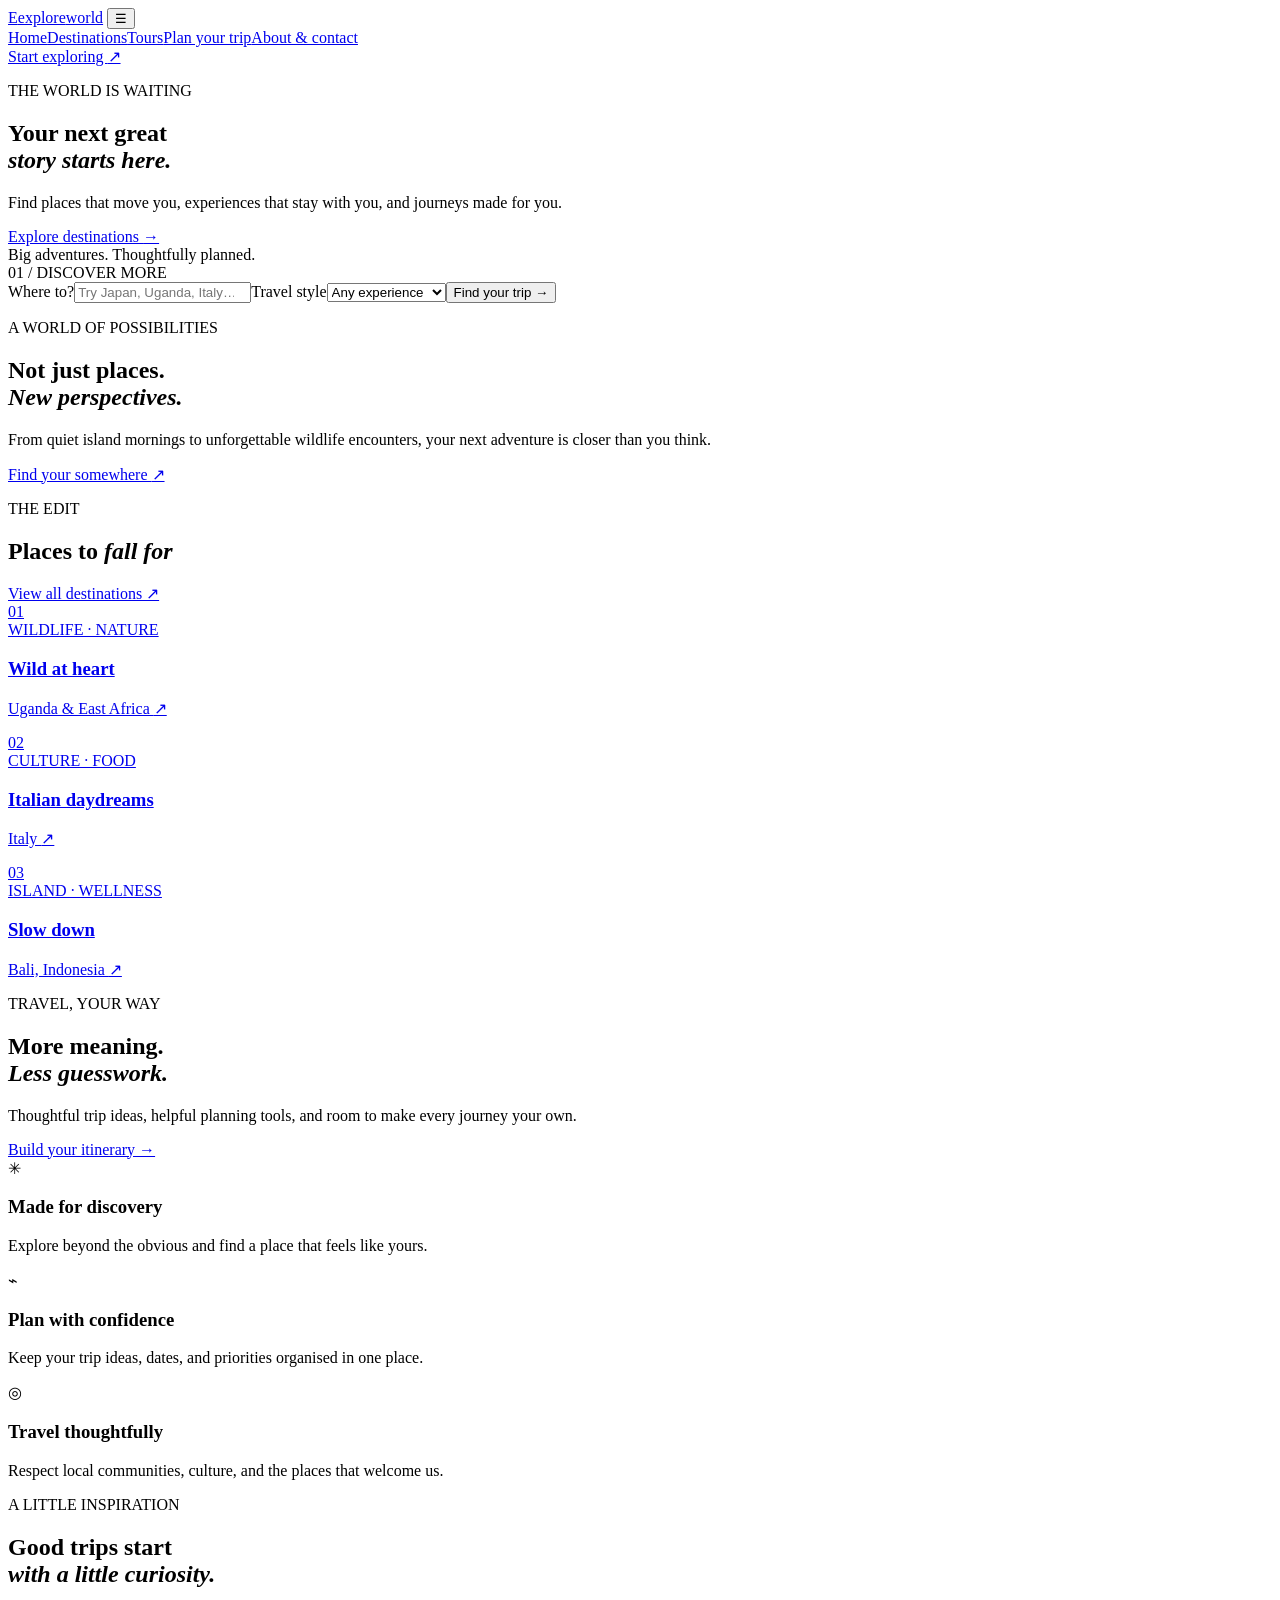
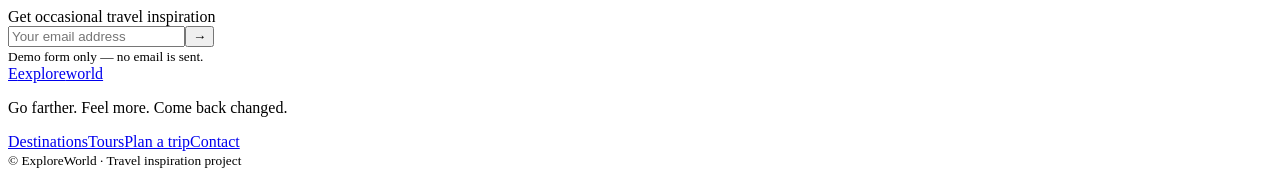
==== index.html @ 01ba00b1 "Add files via upload" ====
<!doctype html>
<html lang="en">
<head>
  <meta charset="utf-8"><meta name="viewport" content="width=device-width, initial-scale=1">
  <meta name="description" content="Discover extraordinary destinations and plan your next journey with ExploreWorld.">
  <title>ExploreWorld — Your world, wide open</title>
  <link rel="preconnect" href="https://fonts.googleapis.com"><link rel="preconnect" href="https://fonts.gstatic.com" crossorigin>
  <link href="https://fonts.googleapis.com/css2?family=DM+Sans:wght@400;500;600;700&family=Playfair+Display:wght@500;600;700&display=swap" rel="stylesheet">
  <link rel="stylesheet" href="css/style.css"><script src="js/main.js" defer></script>
</head>
<body>
<header class="site-header"><a class="brand" href="index.html"><span class="brand-mark">E</span><span>explore<span class="brand-light">world</span></span></a>
<button class="menu-toggle" aria-label="Open navigation" aria-expanded="false">☰</button>
<nav class="nav"><a class="active" href="index.html">Home</a><a href="destinations.html">Destinations</a><a href="tours.html">Tours</a><a href="plan.html">Plan your trip</a><a href="contact.html">About & contact</a></nav><a class="header-cta" href="plan.html">Start exploring <span>↗</span></a></header>
<main>
<section class="hero"><div class="hero-shade"></div><div class="hero-content"><p class="eyebrow light">THE WORLD IS WAITING</p><h1>Your next great<br><em>story starts here.</em></h1><p class="hero-copy">Find places that move you, experiences that stay with you, and journeys made for you.</p><a class="button button-light" href="destinations.html">Explore destinations <span>→</span></a><div class="hero-note"><span class="live-dot"></span> Big adventures. Thoughtfully planned.</div></div><div class="hero-side-label">01 / DISCOVER MORE</div></section>
<section class="search-wrap"><form class="search-panel" id="home-search"><label><span>Where to?</span><input id="destination-search" type="search" placeholder="Try Japan, Uganda, Italy…" aria-label="Search destinations"></label><label><span>Travel style</span><select id="travel-style"><option value="all">Any experience</option><option value="nature">Nature & wildlife</option><option value="beach">Beaches</option><option value="culture">Culture & cities</option><option value="adventure">Adventure</option></select></label><button class="button button-dark" type="submit">Find your trip <span>→</span></button></form></section>
<section class="section intro-section"><div><p class="eyebrow">A WORLD OF POSSIBILITIES</p><h2>Not just places.<br><em>New perspectives.</em></h2></div><div class="intro-text"><p>From quiet island mornings to unforgettable wildlife encounters, your next adventure is closer than you think.</p><a class="text-link" href="destinations.html">Find your somewhere <span>↗</span></a></div></section>
<section class="section destination-section"><div class="section-heading"><div><p class="eyebrow">THE EDIT</p><h2>Places to <em>fall for</em></h2></div><a class="text-link" href="destinations.html">View all destinations ↗</a></div>
<div class="destination-grid">
<a class="destination-card card-large" href="destinations.html?search=Uganda" style="--card-image:url('https://images.unsplash.com/photo-1516026672322-bc52d61a55d5?auto=format&fit=crop&w=1200&q=85')"><span class="card-index">01</span><div><span class="tag">WILDLIFE · NATURE</span><h3>Wild at heart</h3><p>Uganda & East Africa <span>↗</span></p></div></a>
<a class="destination-card" href="destinations.html?search=Italy" style="--card-image:url('https://images.unsplash.com/photo-1516483638261-f4dbaf036963?auto=format&fit=crop&w=900&q=85')"><span class="card-index">02</span><div><span class="tag">CULTURE · FOOD</span><h3>Italian daydreams</h3><p>Italy <span>↗</span></p></div></a>
<a class="destination-card" href="destinations.html?search=Indonesia" style="--card-image:url('https://images.unsplash.com/photo-1537996194471-e657df975ab4?auto=format&fit=crop&w=900&q=85')"><span class="card-index">03</span><div><span class="tag">ISLAND · WELLNESS</span><h3>Slow down</h3><p>Bali, Indonesia <span>↗</span></p></div></a>
</div></section>
<section class="feature-band"><div class="feature-image"></div><div class="feature-copy"><p class="eyebrow light">TRAVEL, YOUR WAY</p><h2>More meaning.<br><em>Less guesswork.</em></h2><p>Thoughtful trip ideas, helpful planning tools, and room to make every journey your own.</p><a class="button button-light" href="plan.html">Build your itinerary →</a></div></section>
<section class="section values"><div class="value"><span class="value-icon">✳</span><h3>Made for discovery</h3><p>Explore beyond the obvious and find a place that feels like yours.</p></div><div class="value"><span class="value-icon">⌁</span><h3>Plan with confidence</h3><p>Keep your trip ideas, dates, and priorities organised in one place.</p></div><div class="value"><span class="value-icon">◎</span><h3>Travel thoughtfully</h3><p>Respect local communities, culture, and the places that welcome us.</p></div></section>
<section class="newsletter"><div><p class="eyebrow light">A LITTLE INSPIRATION</p><h2>Good trips start<br><em>with a little curiosity.</em></h2></div><form id="newsletter-form"><label for="newsletter-email">Get occasional travel inspiration</label><div class="inline-form"><input id="newsletter-email" type="email" placeholder="Your email address" required><button aria-label="Subscribe" type="submit">→</button></div><small id="newsletter-message">Demo form only — no email is sent.</small></form></section>
</main><footer class="footer"><a class="brand brand-footer" href="index.html"><span class="brand-mark">E</span><span>explore<span class="brand-light">world</span></span></a><p>Go farther. Feel more. Come back changed.</p><div class="footer-links"><a href="destinations.html">Destinations</a><a href="tours.html">Tours</a><a href="plan.html">Plan a trip</a><a href="contact.html">Contact</a></div><small>© <span data-year></span> ExploreWorld · Travel inspiration project</small></footer>
</body></html>
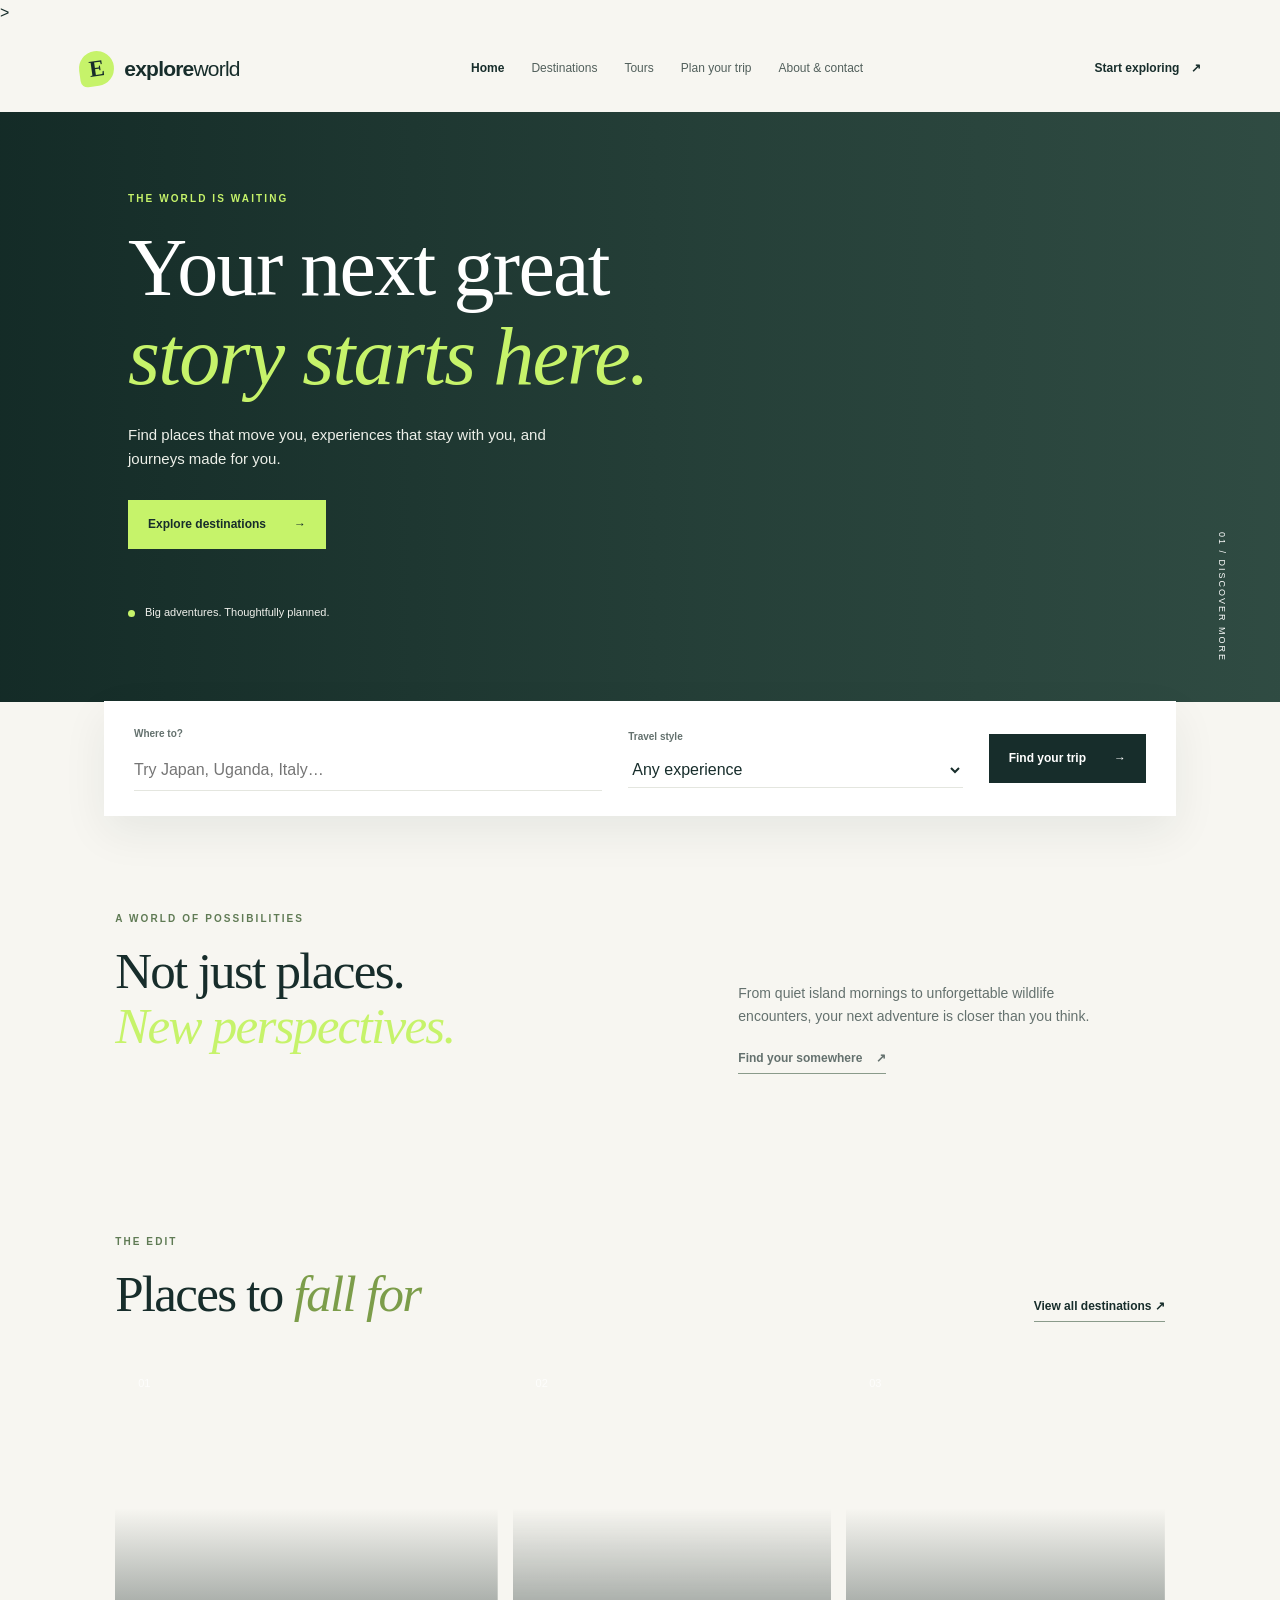
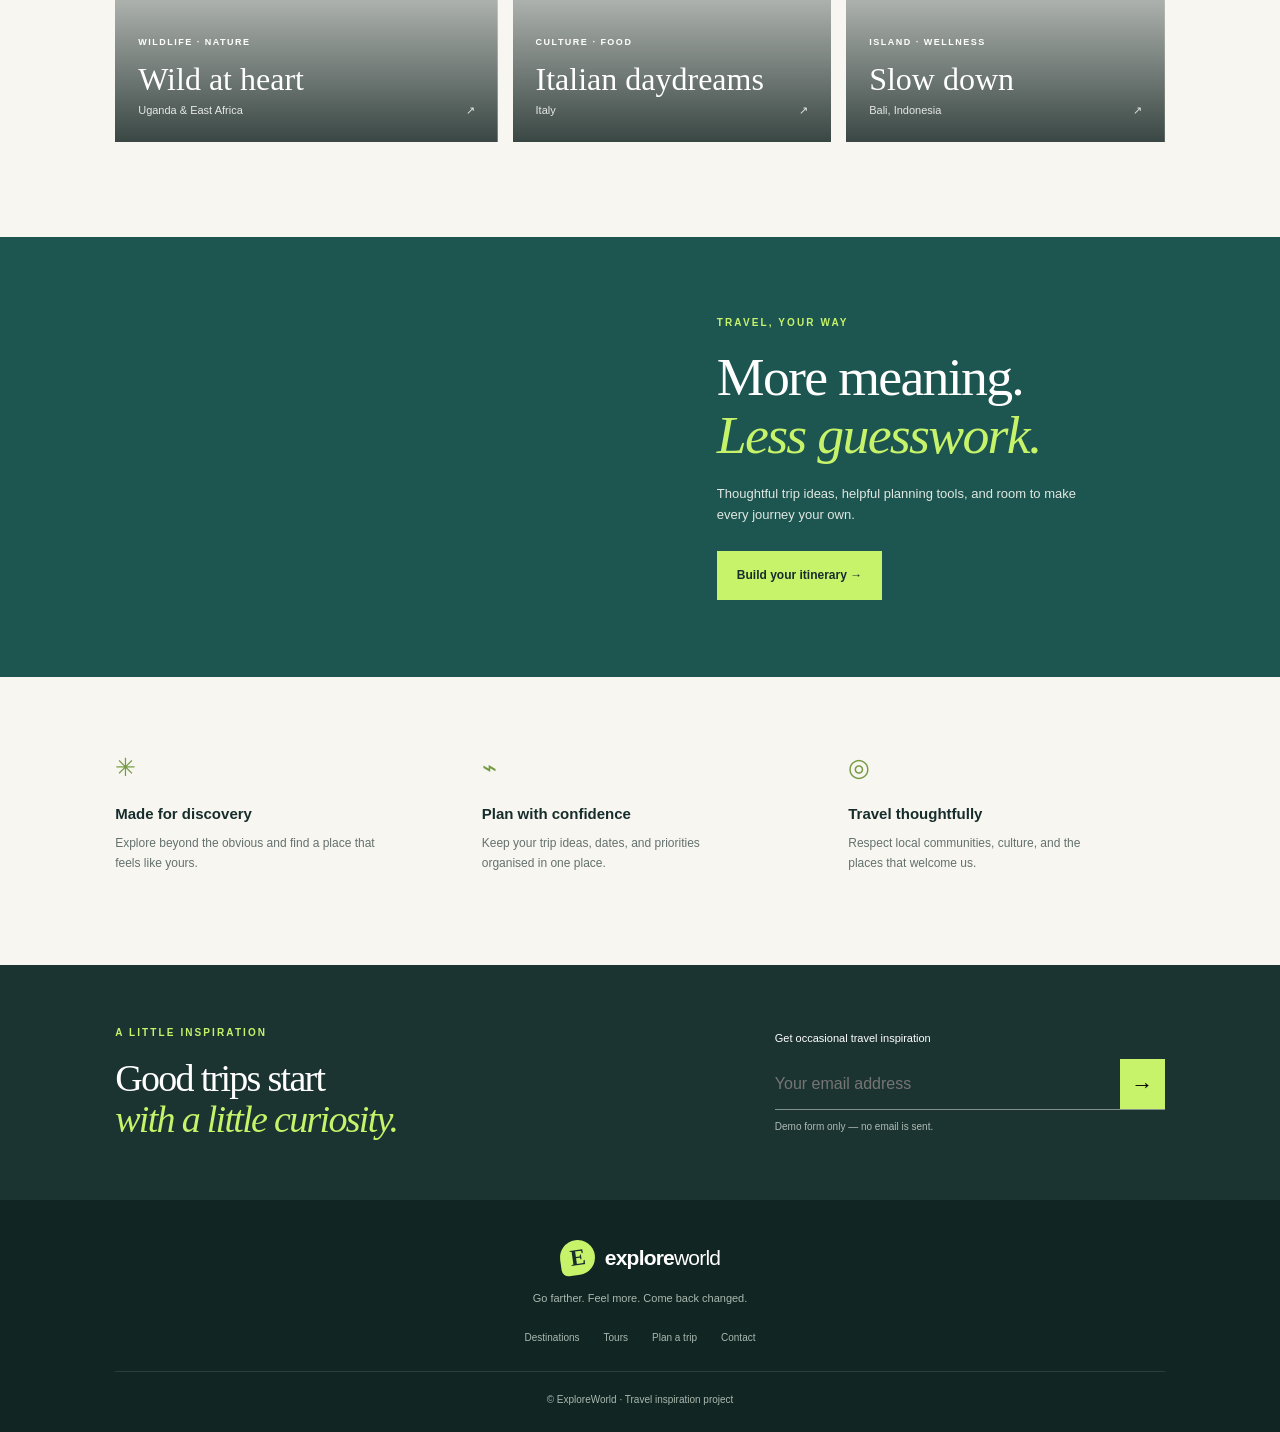
==== commit 5b476191: "Correct link tag syntax in index.html Fixed incorrect link tag syntax in index.html." ====
--- a/index.html
+++ b/index.html
@@ -4,9 +4,10 @@
   <meta charset="utf-8"><meta name="viewport" content="width=device-width, initial-scale=1">
   <meta name="description" content="Discover extraordinary destinations and plan your next journey with ExploreWorld.">
   <title>ExploreWorld — Your world, wide open</title>
+  <link rel="stylesheet" href="css/style.css">
   <link rel="preconnect" href="https://fonts.googleapis.com"><link rel="preconnect" href="https://fonts.gstatic.com" crossorigin>
   <link href="https://fonts.googleapis.com/css2?family=DM+Sans:wght@400;500;600;700&family=Playfair+Display:wght@500;600;700&display=swap" rel="stylesheet">
-  <link rel="stylesheet" href="css/style.css"><script src="js/main.js" defer></script>
+  <link <link rel="stylesheet" href="style.css">><script src="js/main.js" defer></script>
 </head>
 <body>
 <header class="site-header"><a class="brand" href="index.html"><span class="brand-mark">E</span><span>explore<span class="brand-light">world</span></span></a>
@@ -26,4 +27,4 @@
 <section class="section values"><div class="value"><span class="value-icon">✳</span><h3>Made for discovery</h3><p>Explore beyond the obvious and find a place that feels like yours.</p></div><div class="value"><span class="value-icon">⌁</span><h3>Plan with confidence</h3><p>Keep your trip ideas, dates, and priorities organised in one place.</p></div><div class="value"><span class="value-icon">◎</span><h3>Travel thoughtfully</h3><p>Respect local communities, culture, and the places that welcome us.</p></div></section>
 <section class="newsletter"><div><p class="eyebrow light">A LITTLE INSPIRATION</p><h2>Good trips start<br><em>with a little curiosity.</em></h2></div><form id="newsletter-form"><label for="newsletter-email">Get occasional travel inspiration</label><div class="inline-form"><input id="newsletter-email" type="email" placeholder="Your email address" required><button aria-label="Subscribe" type="submit">→</button></div><small id="newsletter-message">Demo form only — no email is sent.</small></form></section>
 </main><footer class="footer"><a class="brand brand-footer" href="index.html"><span class="brand-mark">E</span><span>explore<span class="brand-light">world</span></span></a><p>Go farther. Feel more. Come back changed.</p><div class="footer-links"><a href="destinations.html">Destinations</a><a href="tours.html">Tours</a><a href="plan.html">Plan a trip</a><a href="contact.html">Contact</a></div><small>© <span data-year></span> ExploreWorld · Travel inspiration project</small></footer>
-</body></html>+</body></html>
--- a/style.css
+++ b/style.css
@@ -0,0 +1 @@
+:root{--ink:#172d2b;--muted:#64716e;--cream:#f7f6f1;--paper:#fff;--green:#c6f36a;--teal:#1d5550;--line:#e4e6df;--serif:"Playfair Display",Georgia,serif;--sans:"DM Sans",Arial,sans-serif}*{box-sizing:border-box}html{scroll-behavior:smooth}body{margin:0;background:var(--cream);color:var(--ink);font-family:var(--sans);line-height:1.6}a{color:inherit;text-decoration:none}button,input,select,textarea{font:inherit}button,a,input,select,textarea{-webkit-tap-highlight-color:transparent}a:focus-visible,button:focus-visible,input:focus-visible,select:focus-visible,textarea:focus-visible{outline:3px solid #85b72b;outline-offset:3px}.site-header{height:86px;display:flex;align-items:center;justify-content:space-between;gap:24px;padding:0 6.2%;background:var(--cream);position:relative;z-index:10}.brand{display:flex;align-items:center;gap:10px;font-size:21px;font-weight:700;letter-spacing:-.8px;white-space:nowrap}.brand-mark{width:35px;height:35px;border-radius:50% 50% 50% 7px;background:var(--green);display:grid;place-items:center;font-family:var(--serif);font-size:23px;color:var(--ink);transform:rotate(-8deg)}.brand-light{font-weight:400}.nav{display:flex;align-items:center;gap:27px}.nav a{font-size:12px;color:#52605c;transition:color .2s}.nav a:hover,.nav a.active{color:var(--ink);font-weight:700}.header-cta{font-size:12px;font-weight:700;white-space:nowrap}.header-cta span{padding-left:8px}.menu-toggle{display:none;border:0;background:transparent;font-size:25px;color:var(--ink)}.hero{min-height:590px;position:relative;display:flex;align-items:center;padding:70px 10%;background:#304c43 url('https://images.unsplash.com/photo-1476514525535-07fb3b4ae5f1?auto=format&fit=crop&w=2200&q=90') center 53%/cover no-repeat;color:#fff;overflow:hidden}.hero-shade{position:absolute;inset:0;background:linear-gradient(90deg,rgba(12,34,31,.78),rgba(12,34,31,.3) 55%,rgba(12,34,31,.02))}.hero-content{position:relative;max-width:650px}.eyebrow{font-size:10px;font-weight:700;letter-spacing:2.1px;color:#607b55;margin:0 0 17px}.eyebrow.light{color:var(--green)}h1,h2,h3,p{margin-top:0}h1,h2{font-family:var(--serif);font-weight:500;letter-spacing:-1.7px;line-height:1.08}h1{font-size:clamp(48px,6.5vw,82px);margin-bottom:22px}h2{font-size:clamp(34px,4vw,51px);margin-bottom:20px}h1 em,h2 em{font-weight:500;color:var(--green)}.hero-copy{max-width:420px;color:#edf0e9;font-size:15px;margin-bottom:29px}.button{display:inline-flex;align-items:center;justify-content:center;gap:28px;padding:15px 20px;border:0;font-weight:700;font-size:12px;cursor:pointer;transition:transform .2s,background .2s}.button:hover{transform:translateY(-2px)}.button-light{background:var(--green);color:var(--ink)}.button-dark{background:var(--ink);color:#fff}.hero-note{margin-top:55px;font-size:11px;color:#f0f1ec;display:flex;align-items:center;gap:10px}.live-dot{width:7px;height:7px;border-radius:50%;background:var(--green)}.hero-side-label{position:absolute;right:4%;bottom:40px;writing-mode:vertical-rl;font-size:9px;letter-spacing:2px;color:#fff}.search-wrap{position:relative;margin:-1px auto 0;max-width:1120px;padding:0 24px;z-index:2}.search-panel{display:grid;grid-template-columns:1.4fr 1fr auto;align-items:center;gap:26px;padding:25px 30px;background:white;box-shadow:0 16px 45px #152f2912}.search-panel label{display:flex;flex-direction:column;gap:7px}.search-panel label span{font-size:10px;font-weight:700;color:#64716e}.search-panel input,.search-panel select{border:0;border-bottom:1px solid var(--line);padding:8px 0;color:var(--ink);background:transparent;min-width:0;outline-offset:0}.section{padding:95px 9%}.intro-section{display:grid;grid-template-columns:1fr .8fr;gap:90px;align-items:end;padding-bottom:65px}.intro-text{max-width:390px;color:var(--muted);font-size:14px}.text-link{font-size:12px;font-weight:700;display:inline-block;margin-top:8px;border-bottom:1px solid #8a9b8b;padding-bottom:5px}.text-link span{padding-left:10px}.section-heading{display:flex;justify-content:space-between;align-items:end;gap:30px;margin-bottom:30px}.section-heading h2{margin-bottom:0}.section-heading h2 em{color:#7c9d4a}.destination-grid{display:grid;grid-template-columns:1.2fr 1fr 1fr;gap:15px}.destination-card{min-height:390px;background-image:linear-gradient(0deg,rgba(10,27,24,.8),transparent 60%),var(--card-image);background-position:center;background-size:cover;position:relative;display:flex;flex-direction:column;justify-content:space-between;padding:23px;color:#fff;overflow:hidden;transition:transform .3s}.destination-card:hover{transform:translateY(-5px)}.card-index{font-size:11px;color:#ffffffc9}.destination-card .tag,.tag{font-size:9px;letter-spacing:1.5px;font-weight:700}.destination-card h3{font:500 32px var(--serif);margin:8px 0 4px}.destination-card p{font-size:11px;margin:0;color:#ffffffd9}.destination-card p span{float:right}.feature-band{display:grid;grid-template-columns:1fr 1fr;min-height:440px;background:var(--teal);color:#fff}.feature-image{background:url('https://images.unsplash.com/photo-1464822759023-fed622ff2c3b?auto=format&fit=crop&w=1400&q=85') center/cover}.feature-copy{padding:70px 12%;align-self:center}.feature-copy h2{font-size:clamp(37px,4.2vw,55px)}.feature-copy>p:not(.eyebrow){max-width:370px;color:#e0e8e2;font-size:13px;margin-bottom:25px}.values{display:grid;grid-template-columns:repeat(3,1fr);gap:50px;padding-top:70px;padding-bottom:80px}.value-icon{font-size:25px;color:#769b44}.value h3{font-size:15px;margin:15px 0 8px}.value p{font-size:12px;color:var(--muted);max-width:270px}.newsletter{padding:60px 9%;background:#1c3431;color:#fff;display:flex;justify-content:space-between;align-items:center;gap:45px}.newsletter h2{font-size:38px;margin:0}.newsletter form{width:min(390px,100%)}.newsletter form>label{font-size:11px;display:block;margin-bottom:12px}.inline-form{display:flex;border-bottom:1px solid #82928b}.inline-form input{background:transparent;border:0;color:white;padding:12px 0;flex:1;min-width:0}.inline-form button{border:0;background:var(--green);width:45px;font-size:22px;cursor:pointer}.newsletter small{display:block;color:#aebbb4;font-size:10px;margin-top:9px}.footer{background:#112522;color:#d8e0d9;padding:40px 9% 24px;text-align:center}.brand-footer{justify-content:center;color:white}.footer>p{font-size:11px;color:#aab9b0;margin:15px 0 23px}.footer-links{display:flex;justify-content:center;gap:24px;margin-bottom:25px}.footer-links a,.footer small{font-size:10px;color:#aab9b0}.footer small{border-top:1px solid #ffffff1c;display:block;padding-top:20px}.page-hero{min-height:400px;display:flex;align-items:center;color:white;background-size:cover;background-position:center;position:relative}.page-hero:before{content:"";position:absolute;inset:0;background:linear-gradient(90deg,rgba(12,33,30,.78),rgba(12,33,30,.22))}.page-hero-inner{position:relative;padding:65px 10%;max-width:800px}.page-hero h1{font-size:clamp(49px,6vw,75px)}.page-hero-inner>p:last-child{max-width:450px;color:#e4eae4;font-size:14px}.destinations-hero{background-image:url('https://images.unsplash.com/photo-1469474968028-56623f02e42e?auto=format&fit=crop&w=2000&q=85')}.tours-hero{background-image:url('https://images.unsplash.com/photo-1464822759023-fed622ff2c3b?auto=format&fit=crop&w=2000&q=85')}.plan-hero{background-image:url('https://images.unsplash.com/photo-1488646953014-85cb44e25828?auto=format&fit=crop&w=2000&q=85')}.contact-hero{background-image:url('https://images.unsplash.com/photo-1527631746610-bca00a040d60?auto=format&fit=crop&w=2000&q=85')}.filter-bar{display:flex;justify-content:space-between;align-items:end;gap:25px}.filter-bar h2{margin-bottom:0}.filter-bar h2 em{color:#7c9d4a}.filters{display:flex;gap:10px}.filters input,.filters select{padding:12px;border:1px solid var(--line);background:#fff;color:var(--ink);min-width:155px}.result-count{font-size:11px;color:var(--muted);margin:25px 0 14px}.destination-list{display:grid;grid-template-columns:repeat(3,1fr);gap:18px}.place-card{background:white;min-width:0}.place-card img{width:100%;height:210px;object-fit:cover;display:block}.place-info{padding:23px}.tag-dark{color:#6b8b4a}.place-info h3,.tour-body h3{font:500 27px var(--serif);margin:9px 0}.place-info p,.tour-body>p{font-size:12px;color:var(--muted);min-height:58px}.place-info .text-link{margin-top:0}.empty-state{padding:30px;background:white;color:var(--muted)}.cta-strip{padding:40px 9%;background:var(--teal);color:#fff;display:flex;align-items:center;justify-content:space-between;gap:30px}.cta-strip h2{font-size:35px;margin:0}.cta-strip .eyebrow{margin-bottom:8px}.muted{color:var(--muted)}.max-copy{max-width:330px;font-size:12px}.tour-grid{display:grid;grid-template-columns:repeat(3,1fr);gap:20px}.tour-card{background:#fff}.tour-photo{height:250px;background-position:center;background-size:cover;position:relative}.tour-badge{position:absolute;top:17px;left:17px;background:var(--green);font-size:9px;font-weight:700;letter-spacing:1px;padding:7px 10px}.tour-body{padding:23px}.tour-meta{display:flex;justify-content:space-between;font-size:9px;color:#78847e;letter-spacing:.7px}.tour-body>p{min-height:75px}.tour-bottom{border-top:1px solid var(--line);padding-top:17px;display:flex;justify-content:space-between;align-items:center}.price{font-size:10px;color:var(--muted)}.price strong{font-size:21px;color:var(--ink)}.price small{display:block;font-size:9px}.round-link{display:grid;place-items:center;width:38px;height:38px;border-radius:50%;background:var(--green);font-size:19px}.tour-feature .feature-image{background-image:url('https://images.unsplash.com/photo-1472396961693-142e6e269027?auto=format&fit=crop&w=1400&q=85')}.plan-layout{display:grid;grid-template-columns:.75fr 1.25fr;gap:70px;align-items:start}.plan-aside{position:sticky;top:30px}.plan-aside h2 em{color:#7c9d4a}.plan-aside>p:not(.eyebrow){font-size:13px;color:var(--muted)}.aside-note{display:flex;gap:15px;padding:18px;background:#e9eee3;margin-top:30px}.aside-note>span{font-size:24px;color:#688a42}.aside-note strong{font-size:12px}.aside-note p{font-size:11px;color:var(--muted);margin:4px 0 0}.form-card{background:white;padding:35px}.form-title{display:flex;gap:15px;align-items:start;border-bottom:1px solid var(--line);padding-bottom:22px;margin-bottom:25px}.step-number{font:28px var(--serif);color:#83a64f}.form-title h2{font:500 25px var(--serif);letter-spacing:-.5px;margin:0 0 4px}.form-title p{font-size:11px;color:var(--muted);margin:0}.form-grid{display:grid;grid-template-columns:1fr 1fr;gap:20px}.field{display:flex;flex-direction:column;gap:8px;font-size:11px;font-weight:700;color:#40524c;min-width:0}.field input,.field select,.field textarea{border:1px solid #dfe4dc;background:#fcfcf9;padding:12px;color:var(--ink);width:100%;font-size:12px;font-weight:400;border-radius:0}.field textarea{resize:vertical}.field-full{grid-column:1/-1}.field fieldset{border:0;padding:0}.choice-grid{display:grid;grid-template-columns:1fr 1fr;gap:10px}.choice-grid label{font-size:11px;font-weight:500;display:flex;align-items:center;gap:8px}.button-wide{width:100%;margin-top:24px}.form-footnote{font-size:10px;color:#7b8982;text-align:center;margin:12px 0 0}.form-result{margin-top:18px;padding:16px;background:#edf4e5;border-left:3px solid #8bad4e;font-size:12px;white-space:pre-wrap}.about-layout{display:grid;grid-template-columns:.9fr 1.1fr;gap:80px}.about-layout h2 em{color:#7c9d4a}.about-copy{font-size:14px;color:#566660}.about-copy p{margin-bottom:18px}.contact-section{display:grid;grid-template-columns:1fr 1fr;background:var(--teal);color:white}.contact-info{padding:75px 12% 75px 18%;align-self:center}.contact-info h2{font-size:clamp(37px,4.5vw,53px)}.contact-info h2 em{color:var(--green)}.contact-info>p:not(.eyebrow){font-size:12px;color:#d2ded5}.contact-detail{display:flex;gap:14px;margin-top:28px}.contact-detail>span{font-size:23px;color:var(--green)}.contact-detail strong{font-size:12px}.contact-detail p{font-size:11px;color:#d2ded5;margin:3px 0}.contact-detail small{opacity:.7}.contact-form{background:#183c37;padding:65px 12%}.contact-form h3{font:500 28px var(--serif);margin-bottom:25px}.contact-form .field{margin-bottom:17px;color:#e6eee8}.contact-form .field input,.contact-form .field select,.contact-form .field textarea{background:#214841;border-color:#46685f;color:white}.contact-form input::placeholder,.contact-form textarea::placeholder{color:#b7c7be}.light-note{color:#b8c9c0}.form-result-light{background:#244d43;color:#fff;border-color:var(--green)}.closing-quote{text-align:center;max-width:850px;margin:auto}.closing-quote blockquote{font:500 clamp(27px,4vw,42px)/1.3 var(--serif);letter-spacing:-.6px;margin:20px auto 25px;max-width:760px}.closing-quote .text-link{margin-top:0}@media(max-width:1000px){.site-header{padding:0 4%;gap:12px}.nav{gap:14px}.nav a{font-size:11px}.header-cta{display:none}.section{padding:75px 6%}.destination-grid{grid-template-columns:1fr 1fr}.card-large{grid-row:span 2}.destination-card{min-height:320px}.destination-list{grid-template-columns:repeat(2,1fr)}.plan-layout{gap:35px}.contact-info{padding-left:10%}.contact-form{padding:55px 8%}}@media(max-width:720px){.site-header{height:72px;padding:0 22px}.menu-toggle{display:block;order:3}.nav{display:none;position:absolute;top:72px;left:0;right:0;padding:20px 24px;background:var(--cream);box-shadow:0 15px 25px #00000010;flex-direction:column;align-items:flex-start;gap:18px}.nav.open{display:flex}.nav a{font-size:14px}.brand{font-size:19px}.hero{min-height:570px;padding:60px 7%;background-position:58% center}.hero-content{max-width:500px}.hero-side-label{display:none}.search-wrap{padding:0 15px}.search-panel{grid-template-columns:1fr;gap:17px;padding:22px}.search-panel .button{width:100%}.intro-section{grid-template-columns:1fr;gap:20px;padding-top:65px;padding-bottom:45px}.section-heading,.filter-bar{align-items:flex-start;flex-direction:column}.destination-grid{grid-template-columns:1fr}.card-large{grid-row:auto}.destination-card{min-height:330px}.feature-band{grid-template-columns:1fr}.feature-image{min-height:250px}.feature-copy{padding:50px 8%}.values{grid-template-columns:1fr;gap:25px;padding-top:55px;padding-bottom:55px}.value{display:grid;grid-template-columns:38px 1fr;column-gap:12px}.value-icon{grid-row:span 2}.value h3{margin:0 0 5px}.value p{max-width:none;margin:0}.newsletter{padding:48px 7%;align-items:flex-start;flex-direction:column;gap:30px}.newsletter form{width:100%}.footer-links{flex-wrap:wrap;gap:12px 20px}.page-hero{min-height:360px}.page-hero-inner{padding:55px 7%}.destination-list,.tour-grid{grid-template-columns:1fr}.place-card img{height:235px}.filters{width:100%;flex-direction:column}.filters input,.filters select{width:100%}.cta-strip{align-items:flex-start;flex-direction:column}.tour-photo{height:240px}.tour-body>p{min-height:0}.plan-layout{grid-template-columns:1fr;gap:35px}.plan-aside{position:static}.form-card{padding:25px 20px}.form-grid{grid-template-columns:1fr}.field-full{grid-column:auto}.choice-grid{grid-template-columns:1fr 1fr}.about-layout{grid-template-columns:1fr;gap:25px}.contact-section{grid-template-columns:1fr}.contact-info{padding:55px 8% 35px}.contact-form{padding:35px 8% 50px}.section{padding:60px 7%}.section-heading h2{font-size:38px}}@media(max-width:390px){h1{font-size:45px}.choice-grid{grid-template-columns:1fr}.brand{font-size:17px}.brand-mark{width:31px;height:31px}}
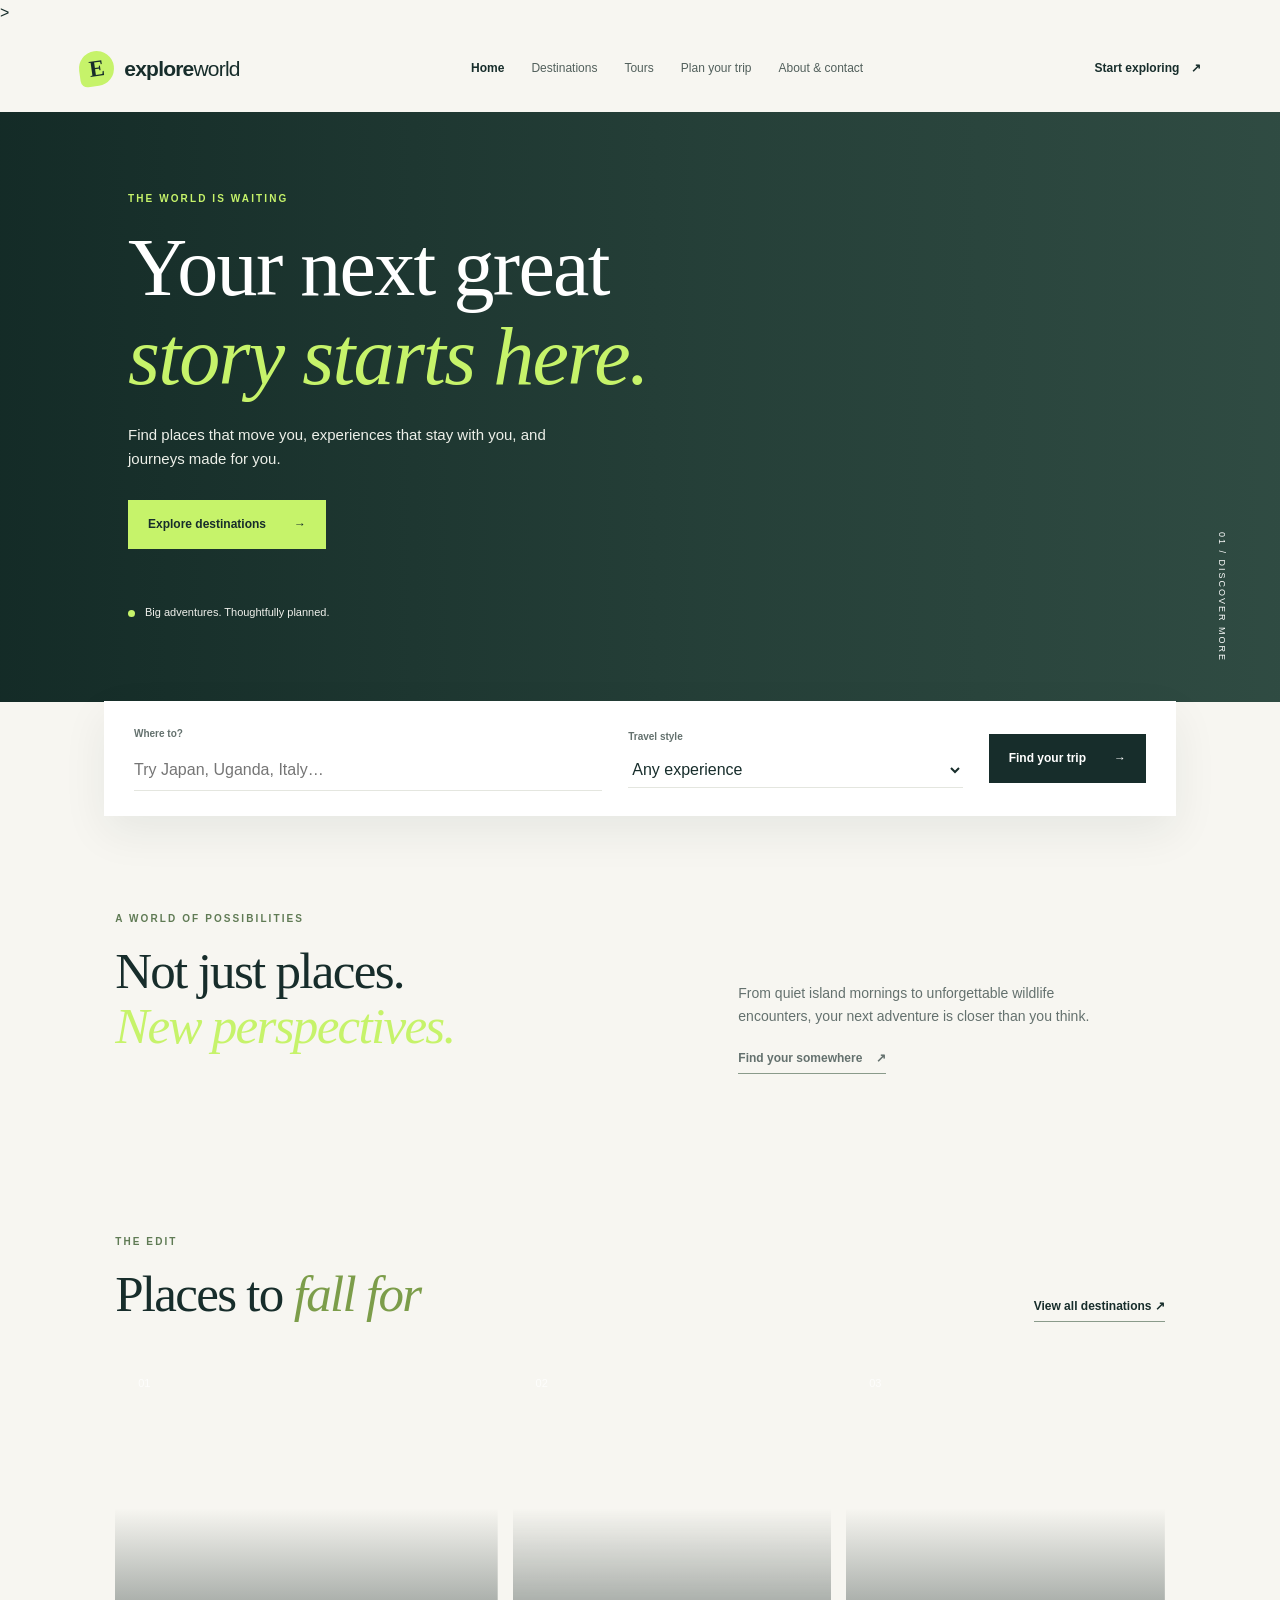
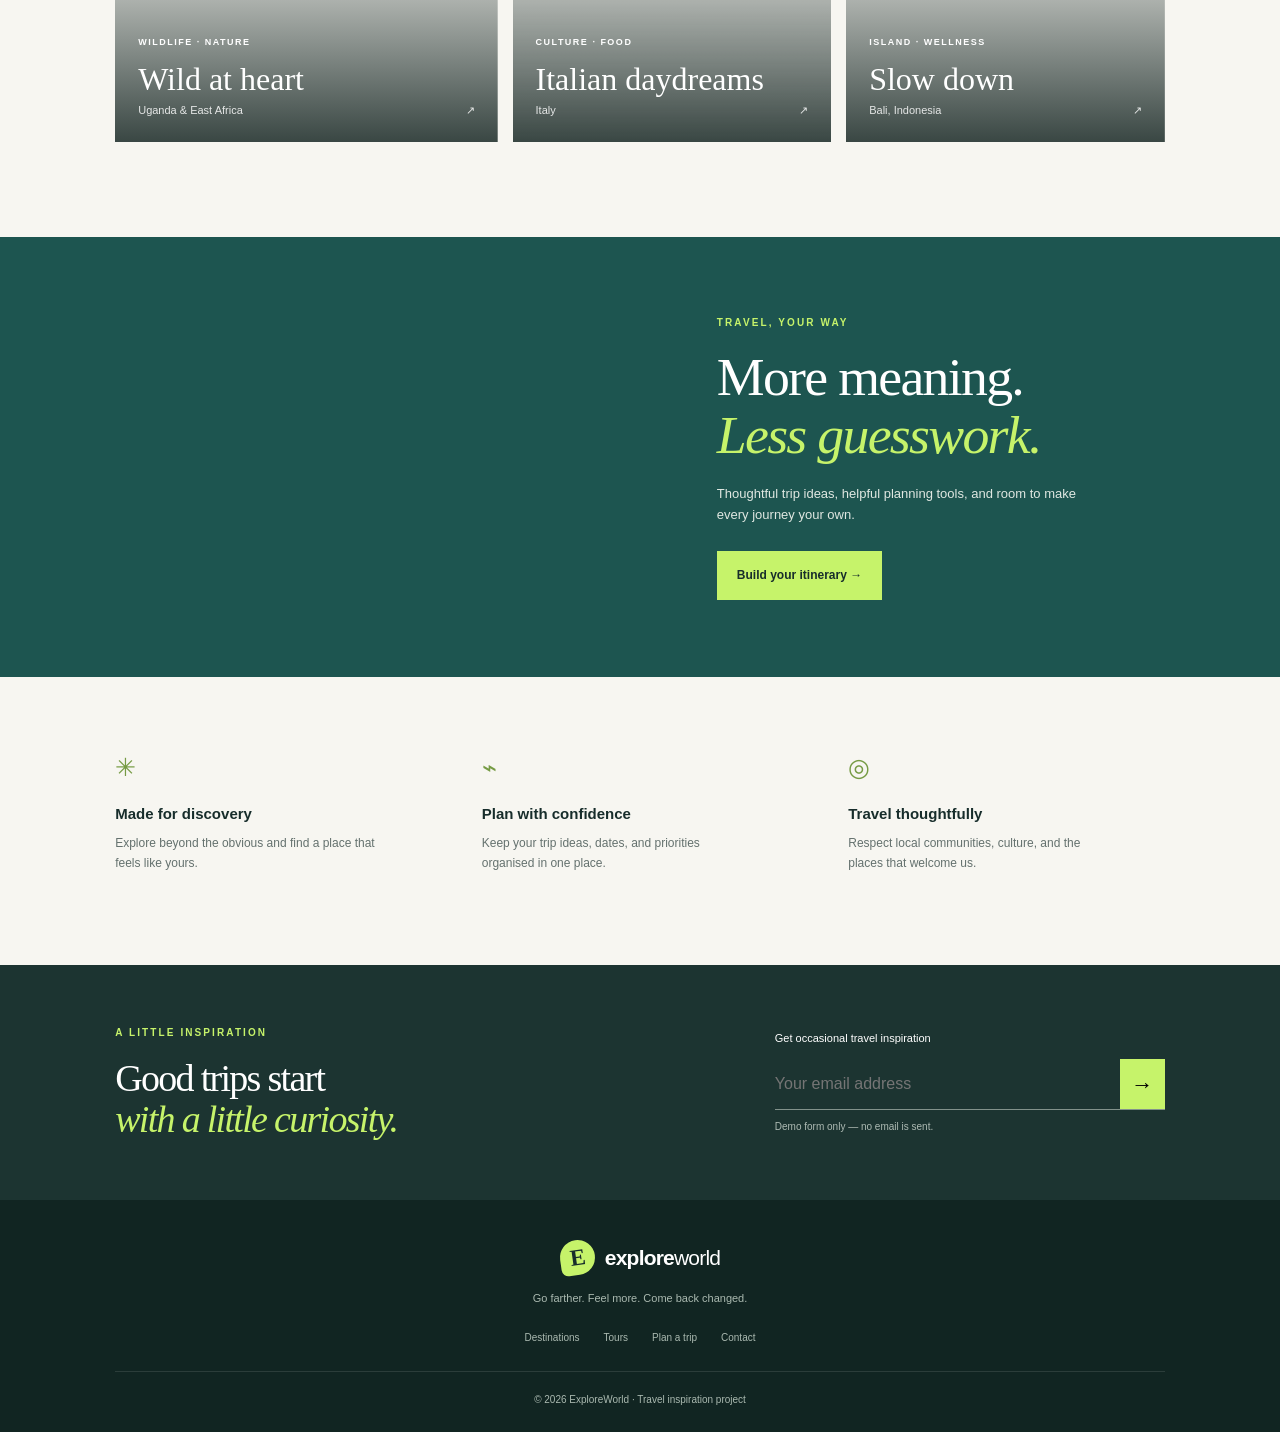
==== commit b31323d2: "Update index.html" ====
--- a/index.html
+++ b/index.html
@@ -5,9 +5,12 @@
   <meta name="description" content="Discover extraordinary destinations and plan your next journey with ExploreWorld.">
   <title>ExploreWorld — Your world, wide open</title>
   <link rel="stylesheet" href="css/style.css">
+  
   <link rel="preconnect" href="https://fonts.googleapis.com"><link rel="preconnect" href="https://fonts.gstatic.com" crossorigin>
   <link href="https://fonts.googleapis.com/css2?family=DM+Sans:wght@400;500;600;700&family=Playfair+Display:wght@500;600;700&display=swap" rel="stylesheet">
-  <link <link rel="stylesheet" href="style.css">><script src="js/main.js" defer></script>
+  <link <link rel="stylesheet" href="style.css">>
+  <script src="main.js"></script>
+  
 </head>
 <body>
 <header class="site-header"><a class="brand" href="index.html"><span class="brand-mark">E</span><span>explore<span class="brand-light">world</span></span></a>
